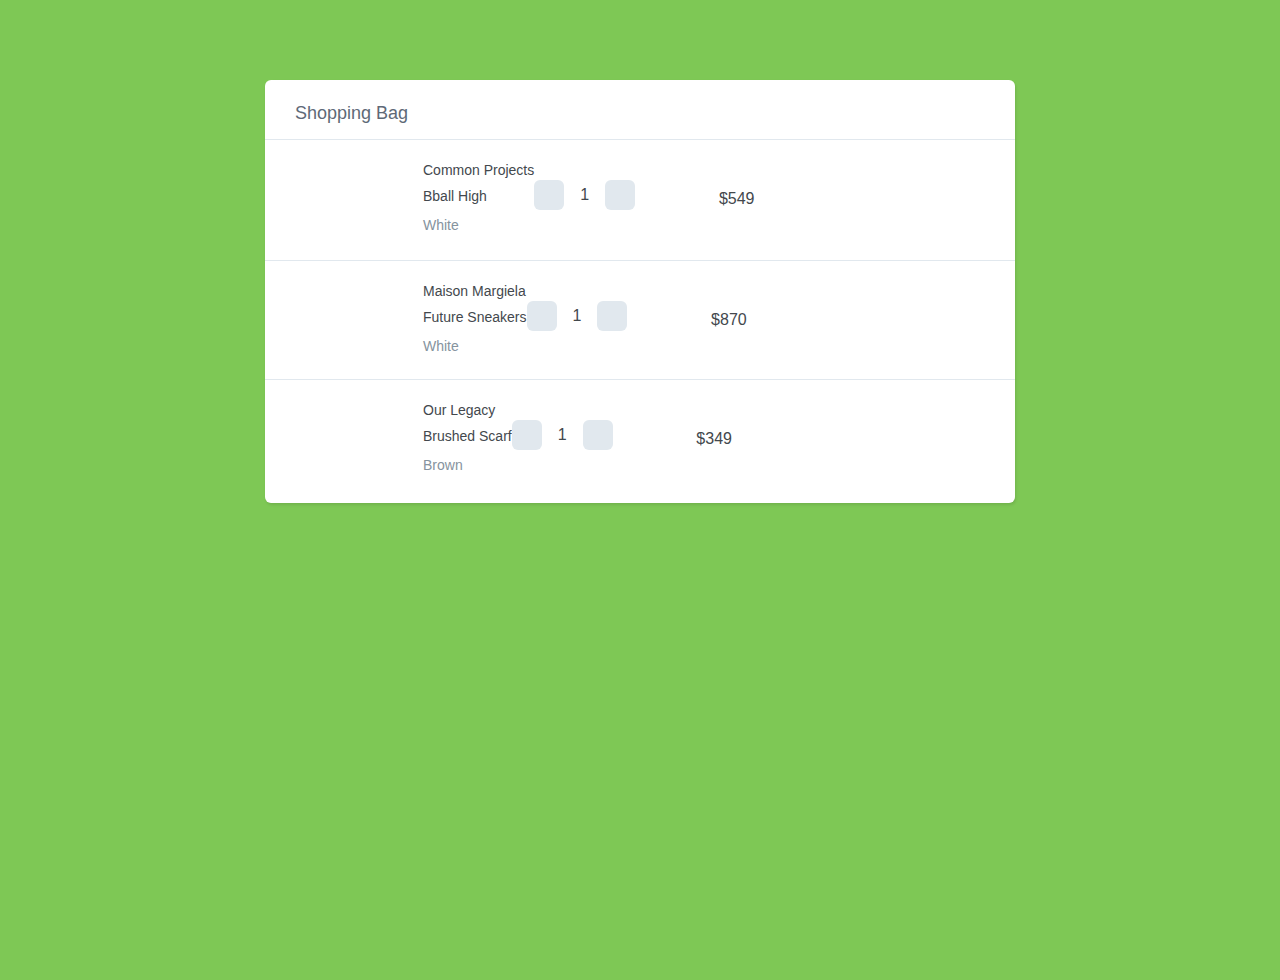
==== index.html @ 7a13aeb4 "update" ====
<!DOCTYPE html>
<html lang="en">

<head>
    <meta charset="UTF-8">
    <meta name="viewport" content="width=device-width, initial-scale=1.0">
    <!-- favivon -->
    <link rel="shortcut icon" href="img/favicon.png" type="image/x-icon" />
    <!-- fontawesome -->
    <link rel="stylesheet" href="https://use.fontawesome.com/releases/v5.2.0/css/all.css" />
    <!-- google font -->
    <link href="https://fonts.googleapis.com/css?family=Poppins:300,600,700&display=swap" rel="stylesheet" />
    <!-- bootstrap css -->
    <link rel="stylesheet" href="https://stackpath.bootstrapcdn.com/bootstrap/4.4.1/css/bootstrap.min.css"
        integrity="sha384-Vkoo8x4CGsO3+Hhxv8T/Q5PaXtkKtu6ug5TOeNV6gBiFeWPGFN9MuhOf23Q9Ifjh" crossorigin="anonymous" />
    <link rel="stylesheet" href="style.css">
    <link rel="stylesheet" href="css/responsive.css">
    <title>Shopping Cart</title>
</head>

<body>
    <section>
        <div class="shopping-cart">
            <!-- Title -->
            <div class="title">
              Shopping Bag
            </div>
           
            <!-- Product #1 -->
            <div class="item">
              <div class="buttons">
                <span class="delete-btn"></span>
                <span class="like-btn"></span>
              </div>
           
              <div class="image">
                <img src="item-1.png" alt="" />
              </div>
           
              <div class="description">
                <span>Common Projects</span>
                <span>Bball High</span>
                <span>White</span>
              </div>
           
              <div class="quantity">
                <button class="plus-btn" type="button" name="button">
                  <img src="plus.svg" alt="" />
                </button>
                <input type="text" name="name" value="1">
                <button class="minus-btn" type="button" name="button">
                  <img src="minus.svg" alt="" />
                </button>
              </div>
           
              <div class="total-price">$549</div>
            </div>
           
            <!-- Product #2 -->
            <div class="item">
              <div class="buttons">
                <span class="delete-btn"></span>
                <span class="like-btn"></span>
              </div>
           
              <div class="image">
                <img src="item-2.png" alt=""/>
              </div>
           
              <div class="description">
                <span>Maison Margiela</span>
                <span>Future Sneakers</span>
                <span>White</span>
              </div>
           
              <div class="quantity">
                <button class="plus-btn" type="button" name="button">
                  <img src="plus.svg" alt="" />
                </button>
                <input type="text" name="name" value="1">
                <button class="minus-btn" type="button" name="button">
                  <img src="minus.svg" alt="" />
                </button>
              </div>
           
              <div class="total-price">$870</div>
            </div>
           
            <!-- Product #3 -->
            <div class="item">
              <div class="buttons">
                <span class="delete-btn"></span>
                <span class="like-btn"></span>
              </div>
           
              <div class="image">
                <img src="item-3.png" alt="" />
              </div>
           
              <div class="description">
                <span>Our Legacy</span>
                <span>Brushed Scarf</span>
                <span>Brown</span>
              </div>
           
              <div class="quantity">
                <button class="plus-btn" type="button" name="button">
                  <img src="plus.svg" alt="" />
                </button>
                <input type="text" name="name" value="1">
                <button class="minus-btn" type="button" name="button">
                  <img src="minus.svg" alt="" />
                </button>
              </div>
           
              <div class="total-price">$349</div>
            </div>
          </div>
    </section>

    <!-- jquery -->
    <script src="https://code.jquery.com/jquery-3.4.1.slim.min.js"
        integrity="sha384-J6qa4849blE2+poT4WnyKhv5vZF5SrPo0iEjwBvKU7imGFAV0wwj1yYfoRSJoZ+n" crossorigin="anonymous">
    </script>
    <!-- bootstrap js -->
    <script src="https://cdn.jsdelivr.net/npm/popper.js@1.16.0/dist/umd/popper.min.js"
        integrity="sha384-Q6E9RHvbIyZFJoft+2mJbHaEWldlvI9IOYy5n3zV9zzTtmI3UksdQRVvoxMfooAo" crossorigin="anonymous">
    </script>
    <script src="https://stackpath.bootstrapcdn.com/bootstrap/4.4.1/js/bootstrap.min.js"
        integrity="sha384-wfSDF2E50Y2D1uUdj0O3uMBJnjuUD4Ih7YwaYd1iqfktj0Uod8GCExl3Og8ifwB6" crossorigin="anonymous">
    </script>
    <!-- main js -->
    <script src="js/cart.js"></script>
</body>

</html>
---- style.css ----
* {
    box-sizing: border-box;
  }
   
  html,
  body {
    width: 100%;
    height: 100%;
    margin: 0;
    background-color: #7EC855;
    font-family: 'Roboto', sans-serif;
  }
  .shopping-cart {
    width: 750px;
    height: 423px;
    margin: 80px auto;
    background: #FFFFFF;
    box-shadow: 1px 2px 3px 0px rgba(0,0,0,0.10);
    border-radius: 6px;
   
    display: flex;
    flex-direction: column;
  }
  .title {
    height: 60px;
    border-bottom: 1px solid #E1E8EE;
    padding: 20px 30px;
    color: #5E6977;
    font-size: 18px;
    font-weight: 400;
  }
   
  .item {
    padding: 20px 30px;
    height: 120px;
    display: flex;
  }
   
  .item:nth-child(3) {
    border-top:  1px solid #E1E8EE;
    border-bottom:  1px solid #E1E8EE;
  }
  .buttons {
    position: relative;
    padding-top: 30px;
    margin-right: 60px;
  }
  .delete-btn,
  .like-btn {
    display: inline-block;
    Cursor: pointer;
  }
  .delete-btn {
    width: 18px;
    height: 17px;
    background: url(&quot;delete-icn.svg&quot;) no-repeat center;
  }
   
  .like-btn {
    position: absolute;
    top: 9px;
    left: 15px;
    background: url('twitter-heart.png');
    width: 60px;
    height: 60px;
    background-size: 2900%;
    background-repeat: no-repeat;
  }
  .is-active {
    animation-name: animate;
    animation-duration: .8s;
    animation-iteration-count: 1;
    animation-timing-function: steps(28);
    animation-fill-mode: forwards;
  }
   
  @keyframes animate {
    0%   { background-position: left;  }
    50%  { background-position: right; }
    100% { background-position: right; }
  }
  .image {
    margin-right: 50px;
  }
   
  Let’s add some basic style to  product name and description.
  .description {
    padding-top: 10px;
    margin-right: 60px;
    width: 115px;
  }
   
  .description span {
    display: block;
    font-size: 14px;
    color: #43484D;
    font-weight: 400;
  }
   
  .description span:first-child {
    margin-bottom: 5px;
  }
  .description span:last-child {
    font-weight: 300;
    margin-top: 8px;
    color: #86939E;
  }
  .quantity {
    padding-top: 20px;
    margin-right: 60px;
  }
  .quantity input {
    -webkit-appearance: none;
    border: none;
    text-align: center;
    width: 32px;
    font-size: 16px;
    color: #43484D;
    font-weight: 300;
  }
   
  button[class*=btn] {
    width: 30px;
    height: 30px;
    background-color: #E1E8EE;
    border-radius: 6px;
    border: none;
    cursor: pointer;
  }
  .minus-btn img {
    margin-bottom: 3px;
  }
  .plus-btn img {
    margin-top: 2px;
  }
   
  button:focus,
  input:focus {
    outline:0;
  }
  .total-price {
    width: 83px;
    padding-top: 27px;
    text-align: center;
    font-size: 16px;
    color: #43484D;
    font-weight: 300;
  }
  @media (max-width: 800px) {
    .shopping-cart {
      width: 100%;
      height: auto;
      overflow: hidden;
    }
    .item {
      height: auto;
      flex-wrap: wrap;
      justify-content: center;
    }
    .image img {
      width: 50%;
    }
    .image,
    .quantity,
    .description {
      width: 100%;
      text-align: center;
      margin: 6px 0;
    }
    .buttons {
      margin-right: 20px;
    }
  }
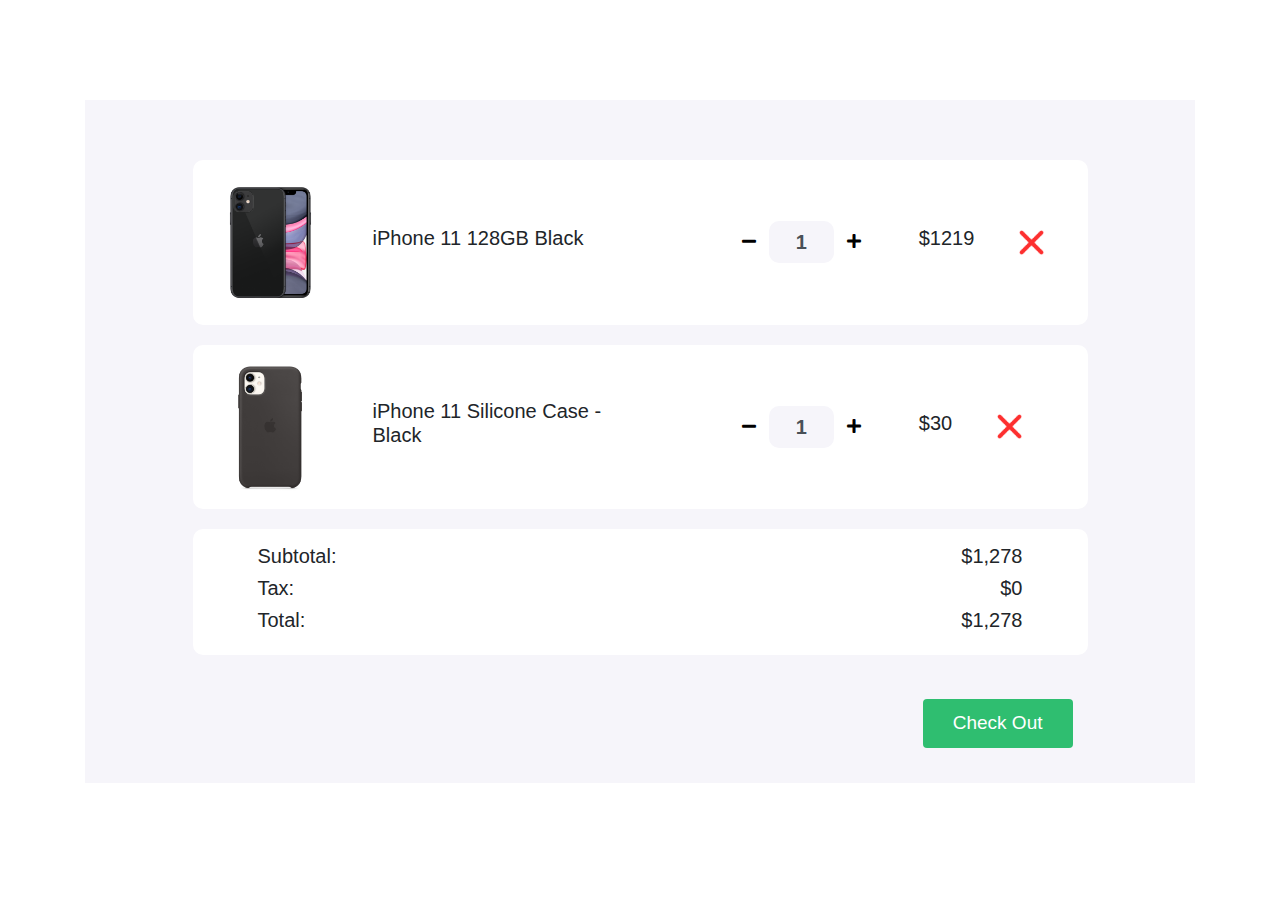
==== commit 0c528e30: "Add files via upload" ====
--- a/index.html
+++ b/index.html
@@ -1,137 +1,124 @@
-
 <!DOCTYPE html>
-<html lang="en">
+<html>
 
 <head>
-    <meta charset="UTF-8">
-    <meta name="viewport" content="width=device-width, initial-scale=1.0">
-    <!-- favivon -->
-    <link rel="shortcut icon" href="img/favicon.png" type="image/x-icon" />
-    <!-- fontawesome -->
-    <link rel="stylesheet" href="https://use.fontawesome.com/releases/v5.2.0/css/all.css" />
-    <!-- google font -->
-    <link href="https://fonts.googleapis.com/css?family=Poppins:300,600,700&display=swap" rel="stylesheet" />
-    <!-- bootstrap css -->
-    <link rel="stylesheet" href="https://stackpath.bootstrapcdn.com/bootstrap/4.4.1/css/bootstrap.min.css"
-        integrity="sha384-Vkoo8x4CGsO3+Hhxv8T/Q5PaXtkKtu6ug5TOeNV6gBiFeWPGFN9MuhOf23Q9Ifjh" crossorigin="anonymous" />
-    <link rel="stylesheet" href="style.css">
-    <link rel="stylesheet" href="css/responsive.css">
     <title>Shopping Cart</title>
+    <meta charset="utf-8">
+    <meta name="viewport" content="width=device-width, initial-scale=1">
+    <link rel="stylesheet" href="https://maxcdn.bootstrapcdn.com/bootstrap/4.0.0/css/bootstrap.min.css">
+    <link href="https://cdnjs.cloudflare.com/ajax/libs/font-awesome/5.11.2/css/all.css" rel="stylesheet" />
+    <link href="style.css" rel="stylesheet">
 </head>
 
 <body>
+
     <section>
-        <div class="shopping-cart">
-            <!-- Title -->
-            <div class="title">
-              Shopping Bag
+        <div class="container">
+            <div class="cart">
+                <div class="col-md-12 col-lg-10 mx-auto">
+                    <div class="cart-item">
+                        <div class="row">
+                            <div class="col-md-7 center-item">
+                                <img src="images/product-1.png" alt="">
+                                <h5>iPhone 11 128GB Black</h5>
+                            </div>
+
+                            <div class="col-md-5 center-item">
+                                <div class="input-group number-spinner">
+                                    <button class="btn btn-default"><i class="fas fa-minus"></i></button>
+                                    <input type="text" class="form-control text-center" value="1">
+                                    <button class="btn btn-default"><i class="fas fa-plus"></i></button>
+                                </div>
+                                <h5>$1219</h5>
+                                <img src="images/remove.png" alt="" class="remove-item">
+                            </div>
+                        </div>
+                    </div>
+
+                    <div class="cart-item">
+                        <div class="row">
+                            <div class="col-md-7 center-item mx-auto">
+                                <img src="images/product-2.png" alt="">
+                                <h5>iPhone 11 Silicone Case - Black</h5>
+                            </div>
+                            <div class="col-md-5 center-item">
+                                <div class="input-group number-spinner">
+                                    <button onclick="dicrementValue()" class="btn btn-default"><i id="minus" class="fas fa-minus"></i></button>
+                                    <input id="number" type="text" class="form-control text-center" value="1">
+                                    <button onclick="incrementValue()" class="btn btn-default"><i id="addItem" class="fas fa-plus"></i></button>
+
+                                </div>
+                                <h5>$<span id="currentAmount">30</span></h5>
+                                <img src="images/remove.png " alt=" " class="remove-item ">
+                            </div>
+                        </div>
+                    </div>
+
+                    <div class="cart-item ">
+                        <div class="row ">
+
+                            <div class="col-md-8 ">
+                                <h5>Subtotal: </h5>
+                                <h5>Tax:</h5>
+                                <h5>Total:</h5>
+                            </div>
+
+                            <div class="col-md-4 status ">
+                                <h5>$1,278</h5>
+                                <h5>$0</h5>
+                                <h5>$1,278</h5>
+                            </div>
+                        </div>
+                    </div>
+                    <div class="col-md-12 pt-4 pb-4 ">
+                        <button type="button " class="btn btn-success check-out ">Check Out</button>
+                    </div>
+                </div>
             </div>
-           
-            <!-- Product #1 -->
-            <div class="item">
-              <div class="buttons">
-                <span class="delete-btn"></span>
-                <span class="like-btn"></span>
-              </div>
-           
-              <div class="image">
-                <img src="item-1.png" alt="" />
-              </div>
-           
-              <div class="description">
-                <span>Common Projects</span>
-                <span>Bball High</span>
-                <span>White</span>
-              </div>
-           
-              <div class="quantity">
-                <button class="plus-btn" type="button" name="button">
-                  <img src="plus.svg" alt="" />
-                </button>
-                <input type="text" name="name" value="1">
-                <button class="minus-btn" type="button" name="button">
-                  <img src="minus.svg" alt="" />
-                </button>
-              </div>
-           
-              <div class="total-price">$549</div>
-            </div>
-           
-            <!-- Product #2 -->
-            <div class="item">
-              <div class="buttons">
-                <span class="delete-btn"></span>
-                <span class="like-btn"></span>
-              </div>
-           
-              <div class="image">
-                <img src="item-2.png" alt=""/>
-              </div>
-           
-              <div class="description">
-                <span>Maison Margiela</span>
-                <span>Future Sneakers</span>
-                <span>White</span>
-              </div>
-           
-              <div class="quantity">
-                <button class="plus-btn" type="button" name="button">
-                  <img src="plus.svg" alt="" />
-                </button>
-                <input type="text" name="name" value="1">
-                <button class="minus-btn" type="button" name="button">
-                  <img src="minus.svg" alt="" />
-                </button>
-              </div>
-           
-              <div class="total-price">$870</div>
-            </div>
-           
-            <!-- Product #3 -->
-            <div class="item">
-              <div class="buttons">
-                <span class="delete-btn"></span>
-                <span class="like-btn"></span>
-              </div>
-           
-              <div class="image">
-                <img src="item-3.png" alt="" />
-              </div>
-           
-              <div class="description">
-                <span>Our Legacy</span>
-                <span>Brushed Scarf</span>
-                <span>Brown</span>
-              </div>
-           
-              <div class="quantity">
-                <button class="plus-btn" type="button" name="button">
-                  <img src="plus.svg" alt="" />
-                </button>
-                <input type="text" name="name" value="1">
-                <button class="minus-btn" type="button" name="button">
-                  <img src="minus.svg" alt="" />
-                </button>
-              </div>
-           
-              <div class="total-price">$349</div>
-            </div>
-          </div>
+        </div>
+    </section>
+    <section>
+
+
     </section>
 
-    <!-- jquery -->
-    <script src="https://code.jquery.com/jquery-3.4.1.slim.min.js"
-        integrity="sha384-J6qa4849blE2+poT4WnyKhv5vZF5SrPo0iEjwBvKU7imGFAV0wwj1yYfoRSJoZ+n" crossorigin="anonymous">
-    </script>
-    <!-- bootstrap js -->
-    <script src="https://cdn.jsdelivr.net/npm/popper.js@1.16.0/dist/umd/popper.min.js"
-        integrity="sha384-Q6E9RHvbIyZFJoft+2mJbHaEWldlvI9IOYy5n3zV9zzTtmI3UksdQRVvoxMfooAo" crossorigin="anonymous">
-    </script>
-    <script src="https://stackpath.bootstrapcdn.com/bootstrap/4.4.1/js/bootstrap.min.js"
-        integrity="sha384-wfSDF2E50Y2D1uUdj0O3uMBJnjuUD4Ih7YwaYd1iqfktj0Uod8GCExl3Og8ifwB6" crossorigin="anonymous">
-    </script>
-    <!-- main js -->
-    <script src="js/cart.js"></script>
 </body>
 
+
+<script>
+    // Practice Part 2 
+
+    function incrementValue() {
+        var value = parseInt(document.getElementById('number').value);
+        value++;
+        document.getElementById('number').value = value;
+
+
+        var currentvalue = parseInt(document.getElementById('number').value);
+        number = currentvalue;
+
+        console.log(number)
+
+        var currentPrice = parseInt(document.getElementById('currentAmount').innerText);
+        var amount = currentPrice;
+
+        console.log(amount)
+
+
+
+        totalPrice = number * amount;
+        document.getElementById("currentAmount").innerText = totalPrice;
+
+
+    }
+
+
+
+    function dicrementValue() {
+        var value = parseInt(document.getElementById('number').value);
+        --value;
+        document.getElementById('number').value = value;
+    }
+</script>
+
 </html>--- a/style.css
+++ b/style.css
@@ -1,174 +1,55 @@
-* {
-    box-sizing: border-box;
-  }
-   
-  html,
-  body {
-    width: 100%;
-    height: 100%;
-    margin: 0;
-    background-color: #7EC855;
-    font-family: 'Roboto', sans-serif;
-  }
-  .shopping-cart {
-    width: 750px;
-    height: 423px;
-    margin: 80px auto;
-    background: #FFFFFF;
-    box-shadow: 1px 2px 3px 0px rgba(0,0,0,0.10);
-    border-radius: 6px;
-   
+body{
+	background: #fff;
+}
+.cart{
+	margin: 100px 0;
+	background-color: #F6F5FA;;
+	padding: 60px 0;
+}
+.total-price{
+	padding-bottom: 15px;
+}
+.cart-item{
+	background-color: #fff;
+	border-radius: 10px;
+	padding: 15px 20px;
+	margin-bottom: 20px;
+}
+.center-item{
     display: flex;
-    flex-direction: column;
-  }
-  .title {
-    height: 60px;
-    border-bottom: 1px solid #E1E8EE;
-    padding: 20px 30px;
-    color: #5E6977;
-    font-size: 18px;
-    font-weight: 400;
-  }
-   
-  .item {
-    padding: 20px 30px;
-    height: 120px;
-    display: flex;
-  }
-   
-  .item:nth-child(3) {
-    border-top:  1px solid #E1E8EE;
-    border-bottom:  1px solid #E1E8EE;
-  }
-  .buttons {
-    position: relative;
-    padding-top: 30px;
-    margin-right: 60px;
-  }
-  .delete-btn,
-  .like-btn {
-    display: inline-block;
-    Cursor: pointer;
-  }
-  .delete-btn {
-    width: 18px;
-    height: 17px;
-    background: url(&quot;delete-icn.svg&quot;) no-repeat center;
-  }
-   
-  .like-btn {
-    position: absolute;
-    top: 9px;
-    left: 15px;
-    background: url('twitter-heart.png');
-    width: 60px;
-    height: 60px;
-    background-size: 2900%;
-    background-repeat: no-repeat;
-  }
-  .is-active {
-    animation-name: animate;
-    animation-duration: .8s;
-    animation-iteration-count: 1;
-    animation-timing-function: steps(28);
-    animation-fill-mode: forwards;
-  }
-   
-  @keyframes animate {
-    0%   { background-position: left;  }
-    50%  { background-position: right; }
-    100% { background-position: right; }
-  }
-  .image {
-    margin-right: 50px;
-  }
-   
-  Let’s add some basic style to  product name and description.
-  .description {
-    padding-top: 10px;
-    margin-right: 60px;
-    width: 115px;
-  }
-   
-  .description span {
-    display: block;
-    font-size: 14px;
-    color: #43484D;
-    font-weight: 400;
-  }
-   
-  .description span:first-child {
-    margin-bottom: 5px;
-  }
-  .description span:last-child {
-    font-weight: 300;
-    margin-top: 8px;
-    color: #86939E;
-  }
-  .quantity {
-    padding-top: 20px;
-    margin-right: 60px;
-  }
-  .quantity input {
-    -webkit-appearance: none;
-    border: none;
-    text-align: center;
-    width: 32px;
-    font-size: 16px;
-    color: #43484D;
-    font-weight: 300;
-  }
-   
-  button[class*=btn] {
-    width: 30px;
-    height: 30px;
-    background-color: #E1E8EE;
-    border-radius: 6px;
-    border: none;
-    cursor: pointer;
-  }
-  .minus-btn img {
-    margin-bottom: 3px;
-  }
-  .plus-btn img {
-    margin-top: 2px;
-  }
-   
-  button:focus,
-  input:focus {
-    outline:0;
-  }
-  .total-price {
-    width: 83px;
-    padding-top: 27px;
-    text-align: center;
-    font-size: 16px;
-    color: #43484D;
-    font-weight: 300;
-  }
-  @media (max-width: 800px) {
-    .shopping-cart {
-      width: 100%;
-      height: auto;
-      overflow: hidden;
-    }
-    .item {
-      height: auto;
-      flex-wrap: wrap;
-      justify-content: center;
-    }
-    .image img {
-      width: 50%;
-    }
-    .image,
-    .quantity,
-    .description {
-      width: 100%;
-      text-align: center;
-      margin: 6px 0;
-    }
-    .buttons {
-      margin-right: 20px;
-    }
-  }
-  +    align-items: center;
+    justify-content: flex-start;
+}
+.cart-item img{
+	width: 115px;
+}
+.cart-item h5{
+    padding: 0 45px;
+}
+.cart-item .remove-item{
+	width: 25px!important;
+}
+.btn-default{
+	background-color: #fff;
+}
+.cart-item .form-control{
+	background-color: #F6F5FA;
+	border: none;
+    width: 65px;
+    border-radius: 10px!important;
+    font-weight: 700;
+    font-size: 20px;
+}
+.input-group{
+	width: unset;
+}
+.status{
+	text-align: right;
+}
+.check-out{
+    float: right;
+    padding: 10px 30px;
+	font-size: 19px;
+	background-color: #2FBE70;
+	border: none;
+}
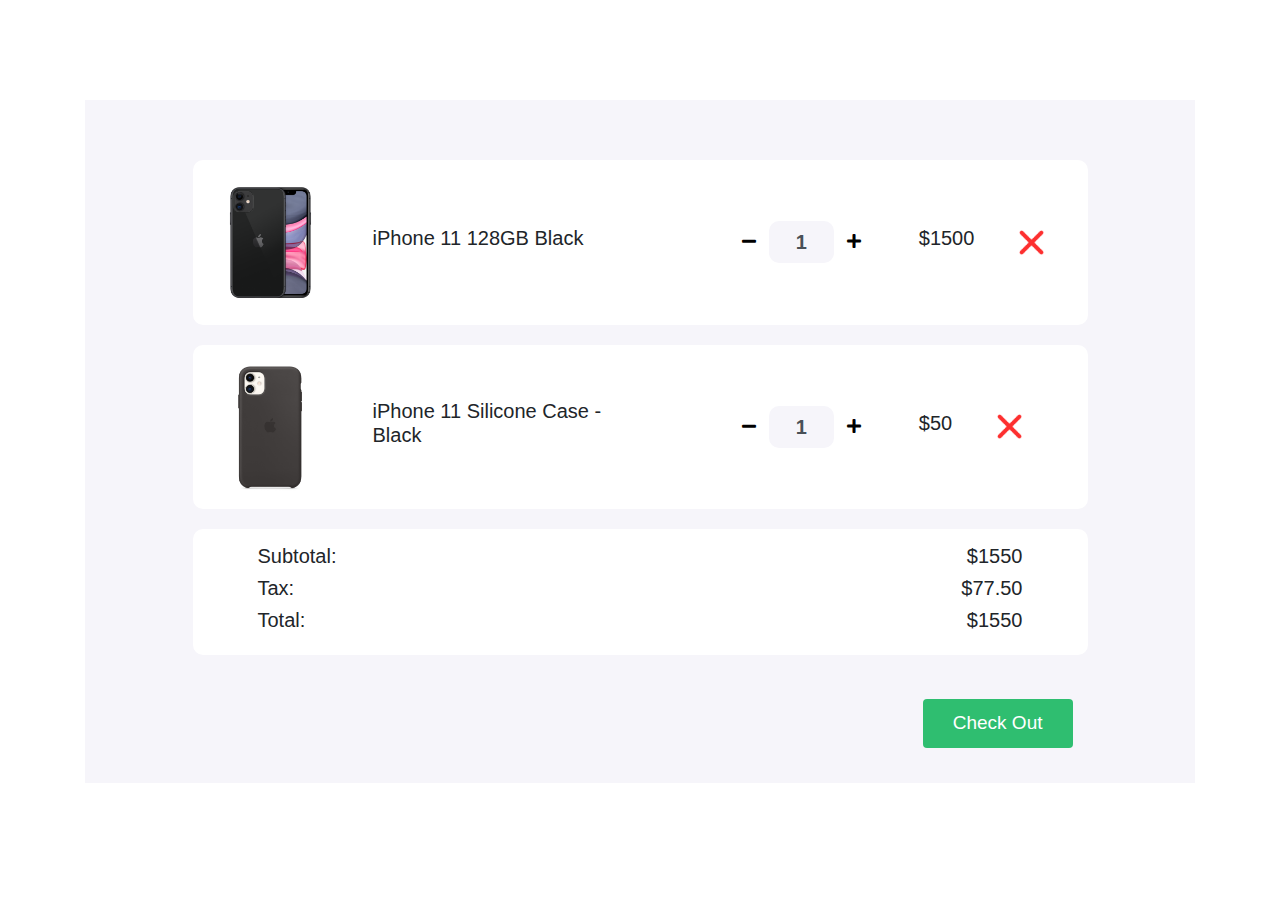
==== commit 8b104be9: "Add files via upload" ====
--- a/index.html
+++ b/index.html
@@ -16,7 +16,7 @@
         <div class="container">
             <div class="cart">
                 <div class="col-md-12 col-lg-10 mx-auto">
-                    <div class="cart-item">
+                    <div id="cart1" class="cart-item">
                         <div class="row">
                             <div class="col-md-7 center-item">
                                 <img src="images/product-1.png" alt="">
@@ -25,17 +25,17 @@
 
                             <div class="col-md-5 center-item">
                                 <div class="input-group number-spinner">
-                                    <button class="btn btn-default"><i class="fas fa-minus"></i></button>
-                                    <input type="text" class="form-control text-center" value="1">
-                                    <button class="btn btn-default"><i class="fas fa-plus"></i></button>
+                                    <button onclick="minusMobBtn()" class="btn btn-default"><i class="fas fa-minus"></i></button>
+                                    <input id="mobileNumberCount" type="text" class="form-control text-center" value="1">
+                                    <button onclick="plusMobBtn()" class="btn btn-default"><i class="fas fa-plus"></i></button>
                                 </div>
-                                <h5>$1219</h5>
-                                <img src="images/remove.png" alt="" class="remove-item">
+                                <h5>$<span id="currentMobilePrice">1500</span></h5>
+                                <img onclick="removeCart1()" id="removeCart1" src="images/remove.png" alt="" class="remove-item">
                             </div>
                         </div>
                     </div>
 
-                    <div class="cart-item">
+                    <div id="cart2" class="cart-item">
                         <div class="row">
                             <div class="col-md-7 center-item mx-auto">
                                 <img src="images/product-2.png" alt="">
@@ -43,13 +43,13 @@
                             </div>
                             <div class="col-md-5 center-item">
                                 <div class="input-group number-spinner">
-                                    <button onclick="dicrementValue()" class="btn btn-default"><i id="minus" class="fas fa-minus"></i></button>
-                                    <input id="number" type="text" class="form-control text-center" value="1">
-                                    <button onclick="incrementValue()" class="btn btn-default"><i id="addItem" class="fas fa-plus"></i></button>
+                                    <button onclick="minusCaseBtn()" class="btn btn-default"><i class="fas fa-minus"></i></button>
+                                    <input id="caseNumberCount" type="text" class="form-control text-center" value="1">
+                                    <button onclick="plusCaseBtn()" class="btn btn-default"><i class="fas fa-plus"></i></button>
 
                                 </div>
-                                <h5>$<span id="currentAmount">30</span></h5>
-                                <img src="images/remove.png " alt=" " class="remove-item ">
+                                <h5>$<span id="currentCasePrice">50</span></h5>
+                                <img onclick="removeCart()" id="removeCart2" src="images/remove.png " alt=" " class="remove-item ">
                             </div>
                         </div>
                     </div>
@@ -64,9 +64,9 @@
                             </div>
 
                             <div class="col-md-4 status ">
-                                <h5>$1,278</h5>
-                                <h5>$0</h5>
-                                <h5>$1,278</h5>
+                                <h5>$<span id="subTotal">1550</span></h5>
+                                <h5>$<span id="totalTex">77.50</span></h5>
+                                <h5>$<span id="total">1550</span></h5>
                             </div>
                         </div>
                     </div>
@@ -79,46 +79,10 @@
     </section>
     <section>
 
+    </section>
 
-    </section>
+    <script src="main.js"></script>
 
 </body>
 
-
-<script>
-    // Practice Part 2 
-
-    function incrementValue() {
-        var value = parseInt(document.getElementById('number').value);
-        value++;
-        document.getElementById('number').value = value;
-
-
-        var currentvalue = parseInt(document.getElementById('number').value);
-        number = currentvalue;
-
-        console.log(number)
-
-        var currentPrice = parseInt(document.getElementById('currentAmount').innerText);
-        var amount = currentPrice;
-
-        console.log(amount)
-
-
-
-        totalPrice = number * amount;
-        document.getElementById("currentAmount").innerText = totalPrice;
-
-
-    }
-
-
-
-    function dicrementValue() {
-        var value = parseInt(document.getElementById('number').value);
-        --value;
-        document.getElementById('number').value = value;
-    }
-</script>
-
 </html>